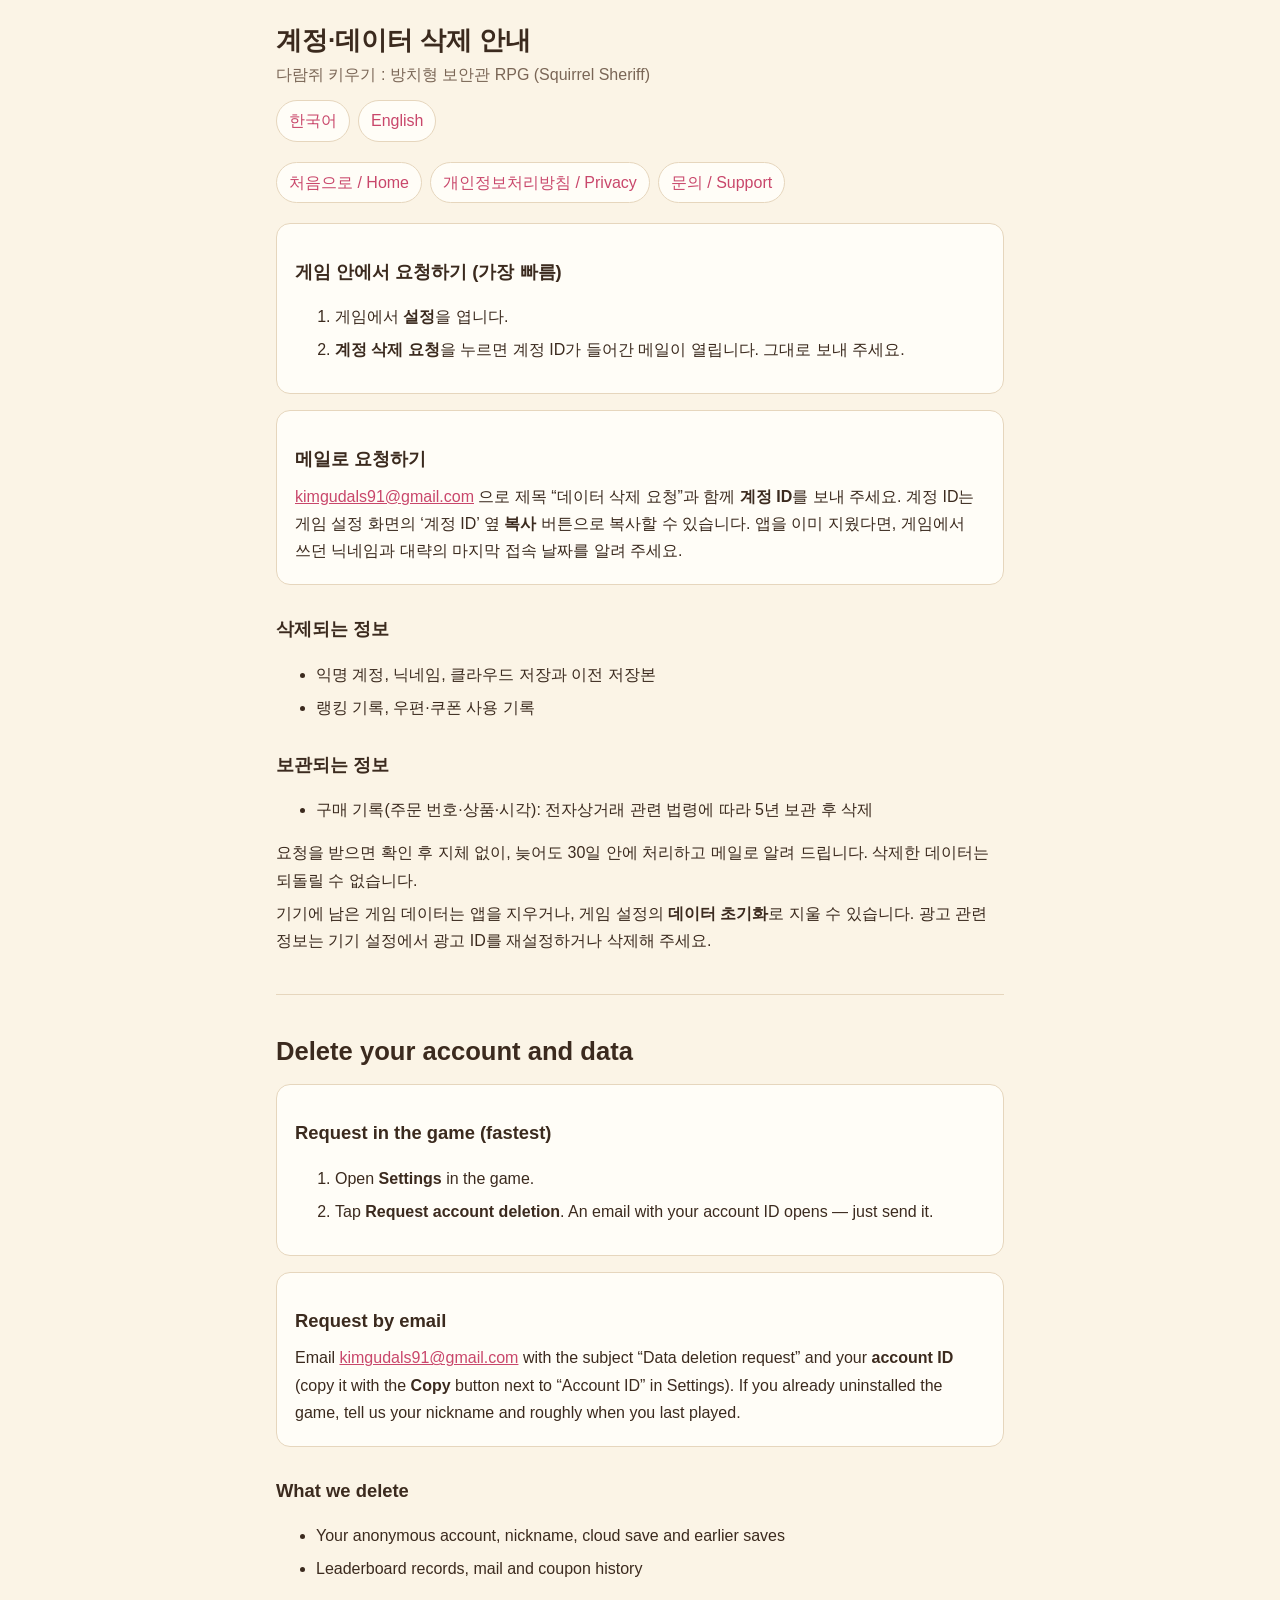
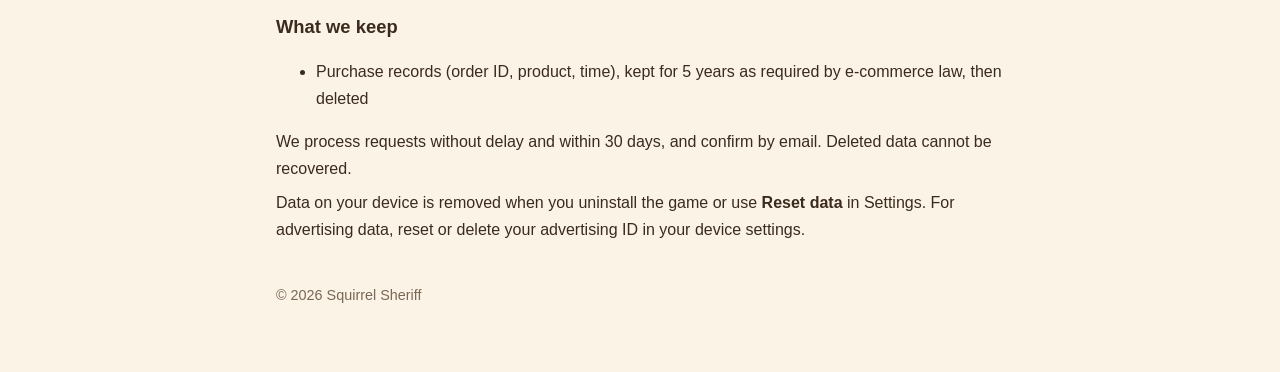
==== delete.html @ adb62f38 "개인정보처리방침·문의·데이터 삭제 안내 페이지 (한·영) Co-Authored-By: Claude Opus 5.5 <noreply@anthropic.com>" ====
<!doctype html>
<html lang="ko">
<head>
<meta charset="utf-8">
<meta name="viewport" content="width=device-width, initial-scale=1">
<title>계정·데이터 삭제 · Delete your data — 다람쥐 키우기</title>
<link rel="stylesheet" href="style.css">
</head>
<body>
<main>
<header>
  <h1>계정·데이터 삭제 안내</h1>
  <p class="sub">다람쥐 키우기 : 방치형 보안관 RPG (Squirrel Sheriff)</p>
  <div class="lang"><a href="#ko">한국어</a><a href="#en">English</a></div>
</header>
<nav class="nav"><a href="index.html">처음으로 / Home</a><a href="privacy.html">개인정보처리방침 / Privacy</a><a href="support.html">문의 / Support</a></nav>

<section id="ko">
<div class="card">
<h2>게임 안에서 요청하기 (가장 빠름)</h2>
<ol>
  <li>게임에서 <b>설정</b>을 엽니다.</li>
  <li><b>계정 삭제 요청</b>을 누르면 계정 ID가 들어간 메일이 열립니다. 그대로 보내 주세요.</li>
</ol>
</div>
<div class="card">
<h2>메일로 요청하기</h2>
<p><a href="mailto:kimgudals91@gmail.com?subject=%5BSquirrel%20Sheriff%5D%20%EB%8D%B0%EC%9D%B4%ED%84%B0%20%EC%82%AD%EC%A0%9C%20%EC%9A%94%EC%B2%AD">kimgudals91@gmail.com</a> 으로 제목 “데이터 삭제 요청”과 함께 <b>계정 ID</b>를 보내 주세요. 계정 ID는 게임 설정 화면의 ‘계정 ID’ 옆 <b>복사</b> 버튼으로 복사할 수 있습니다. 앱을 이미 지웠다면, 게임에서 쓰던 닉네임과 대략의 마지막 접속 날짜를 알려 주세요.</p>
</div>

<h2>삭제되는 정보</h2>
<ul>
  <li>익명 계정, 닉네임, 클라우드 저장과 이전 저장본</li>
  <li>랭킹 기록, 우편·쿠폰 사용 기록</li>
</ul>
<h2>보관되는 정보</h2>
<ul>
  <li>구매 기록(주문 번호·상품·시각): 전자상거래 관련 법령에 따라 5년 보관 후 삭제</li>
</ul>
<p>요청을 받으면 확인 후 지체 없이, 늦어도 30일 안에 처리하고 메일로 알려 드립니다. 삭제한 데이터는 되돌릴 수 없습니다.</p>
<p>기기에 남은 게임 데이터는 앱을 지우거나, 게임 설정의 <b>데이터 초기화</b>로 지울 수 있습니다. 광고 관련 정보는 기기 설정에서 광고 ID를 재설정하거나 삭제해 주세요.</p>
</section>

<hr style="margin:40px 0;border:0;border-top:1px solid var(--line)">

<section id="en" lang="en">
<h1>Delete your account and data</h1>
<div class="card">
<h2>Request in the game (fastest)</h2>
<ol>
  <li>Open <b>Settings</b> in the game.</li>
  <li>Tap <b>Request account deletion</b>. An email with your account ID opens — just send it.</li>
</ol>
</div>
<div class="card">
<h2>Request by email</h2>
<p>Email <a href="mailto:kimgudals91@gmail.com?subject=%5BSquirrel%20Sheriff%5D%20Data%20deletion%20request">kimgudals91@gmail.com</a> with the subject “Data deletion request” and your <b>account ID</b> (copy it with the <b>Copy</b> button next to “Account ID” in Settings). If you already uninstalled the game, tell us your nickname and roughly when you last played.</p>
</div>
<h2>What we delete</h2>
<ul>
  <li>Your anonymous account, nickname, cloud save and earlier saves</li>
  <li>Leaderboard records, mail and coupon history</li>
</ul>
<h2>What we keep</h2>
<ul>
  <li>Purchase records (order ID, product, time), kept for 5 years as required by e-commerce law, then deleted</li>
</ul>
<p>We process requests without delay and within 30 days, and confirm by email. Deleted data cannot be recovered.</p>
<p>Data on your device is removed when you uninstall the game or use <b>Reset data</b> in Settings. For advertising data, reset or delete your advertising ID in your device settings.</p>
</section>

<footer>© 2026 Squirrel Sheriff</footer>
</main>
</body>
</html>
---- style.css ----
:root {
  --bg: #fbf4e6;
  --card: #fffdf7;
  --ink: #3b2a1e;
  --muted: #7a6656;
  --accent: #c9476b;
  --line: #e6d6bd;
}
@media (prefers-color-scheme: dark) {
  :root {
    --bg: #1f1914;
    --card: #2a221b;
    --ink: #f3e8d8;
    --muted: #c2b2a0;
    --accent: #f08aa6;
    --line: #4a3d31;
  }
}
* { box-sizing: border-box; }
body {
  margin: 0;
  background: var(--bg);
  color: var(--ink);
  font: 16px/1.7 -apple-system, "Segoe UI", "Apple SD Gothic Neo", "Noto Sans KR", "Malgun Gothic", sans-serif;
}
main { max-width: 760px; margin: 0 auto; padding: 24px 16px 64px; }
header { margin-bottom: 20px; }
h1 { font-size: 1.6rem; line-height: 1.3; margin: 0 0 4px; }
h2 { font-size: 1.15rem; margin: 28px 0 8px; }
h3 { font-size: 1rem; margin: 18px 0 6px; }
p, li { margin: 6px 0; }
a { color: var(--accent); }
.sub { color: var(--muted); margin: 0; }
.lang { display: flex; gap: 8px; margin: 12px 0 0; flex-wrap: wrap; }
.lang a, .nav a {
  display: inline-block; padding: 6px 12px; border: 1px solid var(--line);
  border-radius: 999px; text-decoration: none; background: var(--card);
}
.card { background: var(--card); border: 1px solid var(--line); border-radius: 14px; padding: 4px 18px 14px; margin: 16px 0; }
table { width: 100%; border-collapse: collapse; margin: 8px 0; font-size: .95rem; }
th, td { text-align: left; vertical-align: top; padding: 8px; border-bottom: 1px solid var(--line); }
th { color: var(--muted); font-weight: 600; }
.nav { display: flex; gap: 8px; flex-wrap: wrap; margin: 8px 0 20px; }
footer { margin-top: 40px; color: var(--muted); font-size: .9rem; }
@media (max-width: 520px) {
  table, thead, tbody, tr, th, td { display: block; }
  thead { display: none; }
  td { border: 0; padding: 2px 0; }
  tr { border-bottom: 1px solid var(--line); padding: 8px 0; }
}
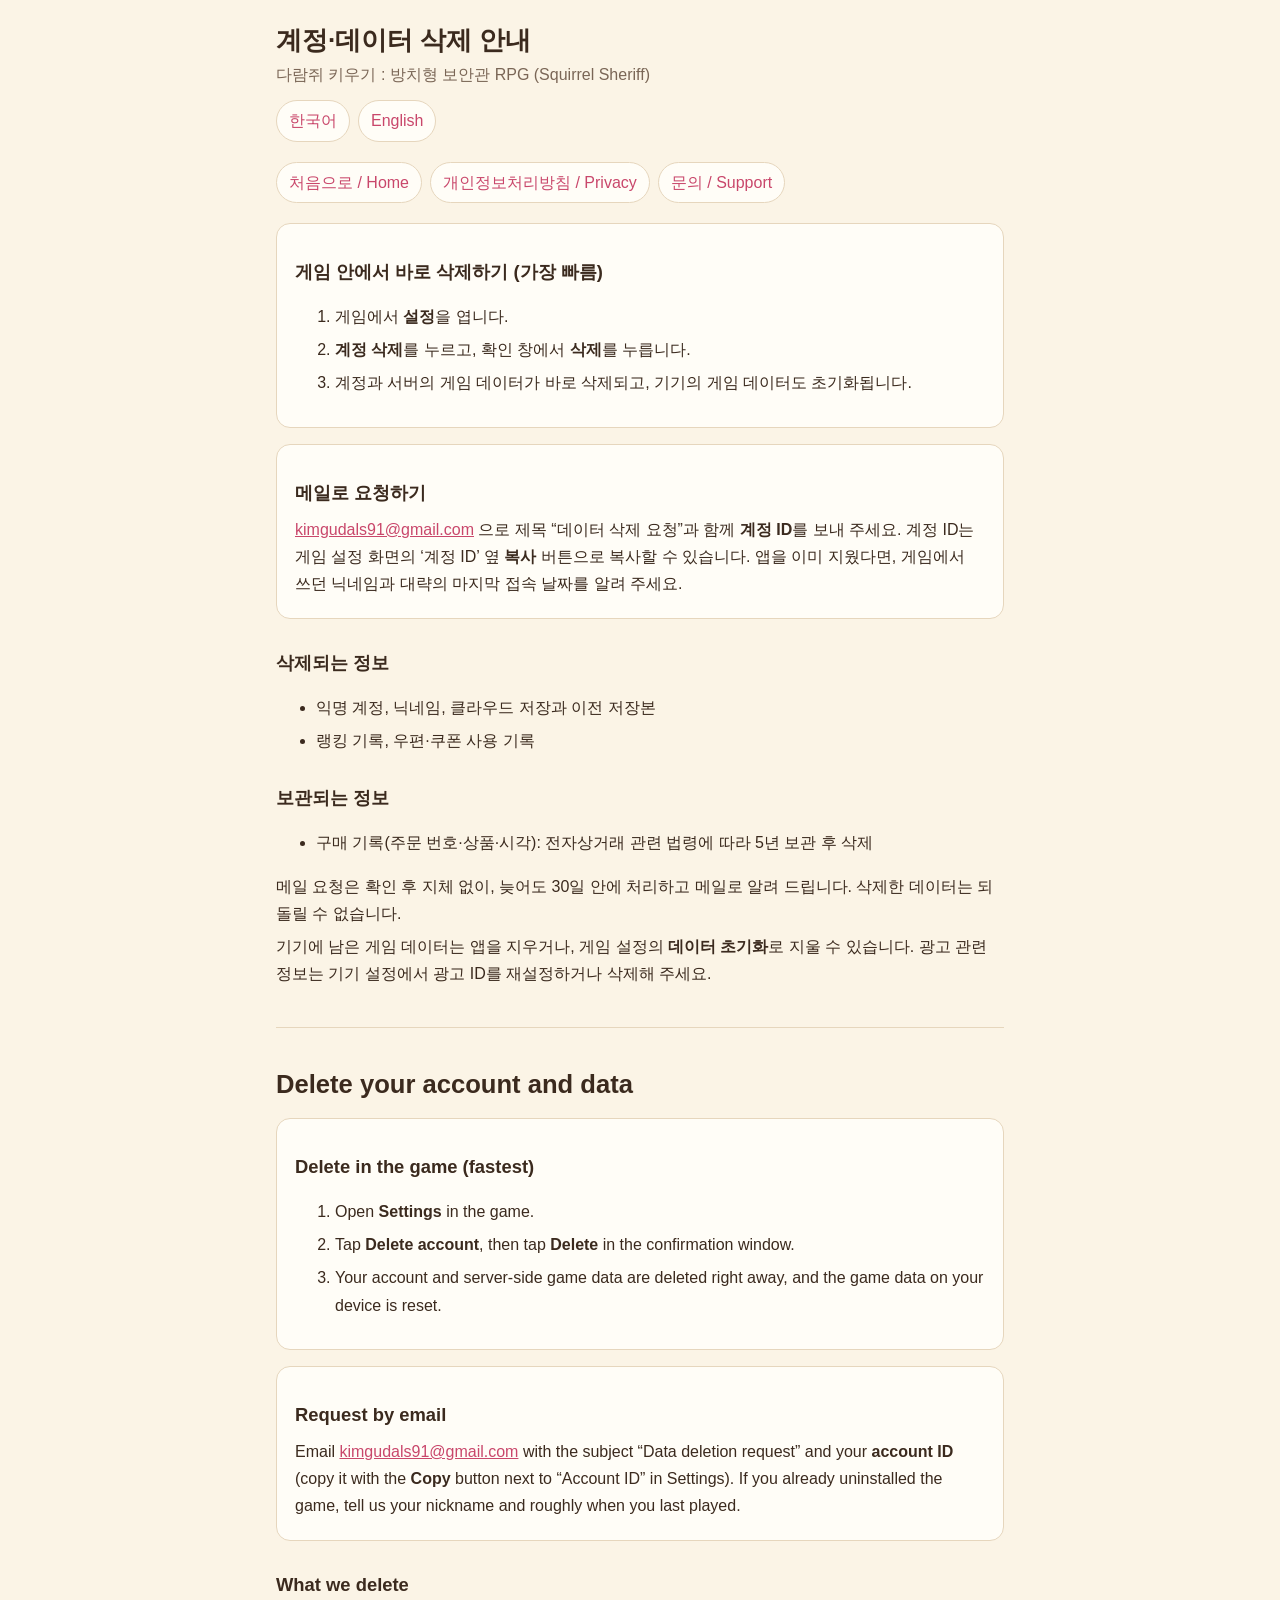
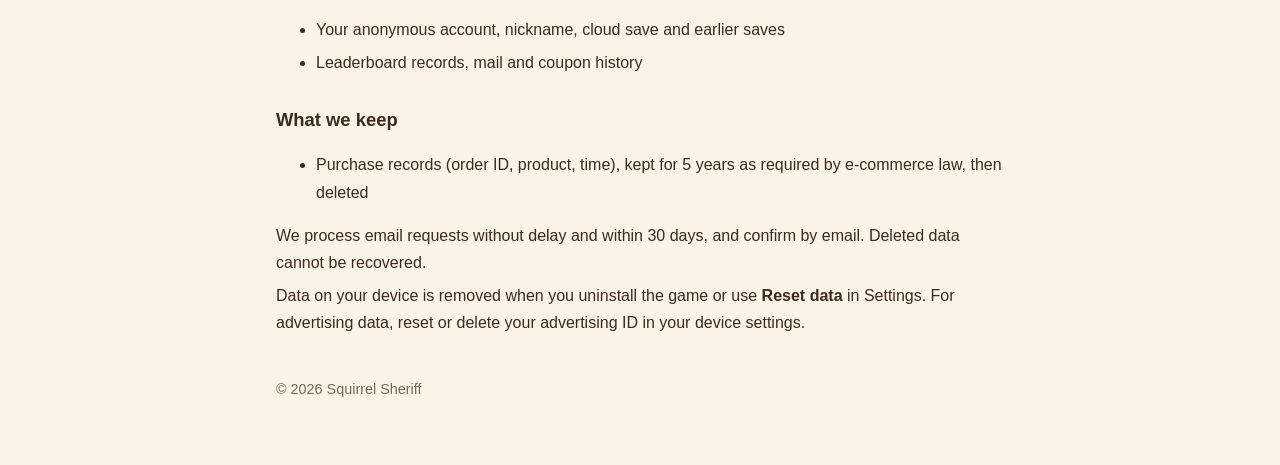
==== commit 53a7cda6: "계정 삭제: 게임 안에서 바로 삭제 안내 Co-Authored-By: Claude Opus 5.5 <noreply@anthropic.com>" ====
--- a/delete.html
+++ b/delete.html
@@ -17,10 +17,11 @@
 
 <section id="ko">
 <div class="card">
-<h2>게임 안에서 요청하기 (가장 빠름)</h2>
+<h2>게임 안에서 바로 삭제하기 (가장 빠름)</h2>
 <ol>
   <li>게임에서 <b>설정</b>을 엽니다.</li>
-  <li><b>계정 삭제 요청</b>을 누르면 계정 ID가 들어간 메일이 열립니다. 그대로 보내 주세요.</li>
+  <li><b>계정 삭제</b>를 누르고, 확인 창에서 <b>삭제</b>를 누릅니다.</li>
+  <li>계정과 서버의 게임 데이터가 바로 삭제되고, 기기의 게임 데이터도 초기화됩니다.</li>
 </ol>
 </div>
 <div class="card">
@@ -37,7 +38,7 @@
 <ul>
   <li>구매 기록(주문 번호·상품·시각): 전자상거래 관련 법령에 따라 5년 보관 후 삭제</li>
 </ul>
-<p>요청을 받으면 확인 후 지체 없이, 늦어도 30일 안에 처리하고 메일로 알려 드립니다. 삭제한 데이터는 되돌릴 수 없습니다.</p>
+<p>메일 요청은 확인 후 지체 없이, 늦어도 30일 안에 처리하고 메일로 알려 드립니다. 삭제한 데이터는 되돌릴 수 없습니다.</p>
 <p>기기에 남은 게임 데이터는 앱을 지우거나, 게임 설정의 <b>데이터 초기화</b>로 지울 수 있습니다. 광고 관련 정보는 기기 설정에서 광고 ID를 재설정하거나 삭제해 주세요.</p>
 </section>
 
@@ -46,10 +47,11 @@
 <section id="en" lang="en">
 <h1>Delete your account and data</h1>
 <div class="card">
-<h2>Request in the game (fastest)</h2>
+<h2>Delete in the game (fastest)</h2>
 <ol>
   <li>Open <b>Settings</b> in the game.</li>
-  <li>Tap <b>Request account deletion</b>. An email with your account ID opens — just send it.</li>
+  <li>Tap <b>Delete account</b>, then tap <b>Delete</b> in the confirmation window.</li>
+  <li>Your account and server-side game data are deleted right away, and the game data on your device is reset.</li>
 </ol>
 </div>
 <div class="card">
@@ -65,7 +67,7 @@
 <ul>
   <li>Purchase records (order ID, product, time), kept for 5 years as required by e-commerce law, then deleted</li>
 </ul>
-<p>We process requests without delay and within 30 days, and confirm by email. Deleted data cannot be recovered.</p>
+<p>We process email requests without delay and within 30 days, and confirm by email. Deleted data cannot be recovered.</p>
 <p>Data on your device is removed when you uninstall the game or use <b>Reset data</b> in Settings. For advertising data, reset or delete your advertising ID in your device settings.</p>
 </section>
 
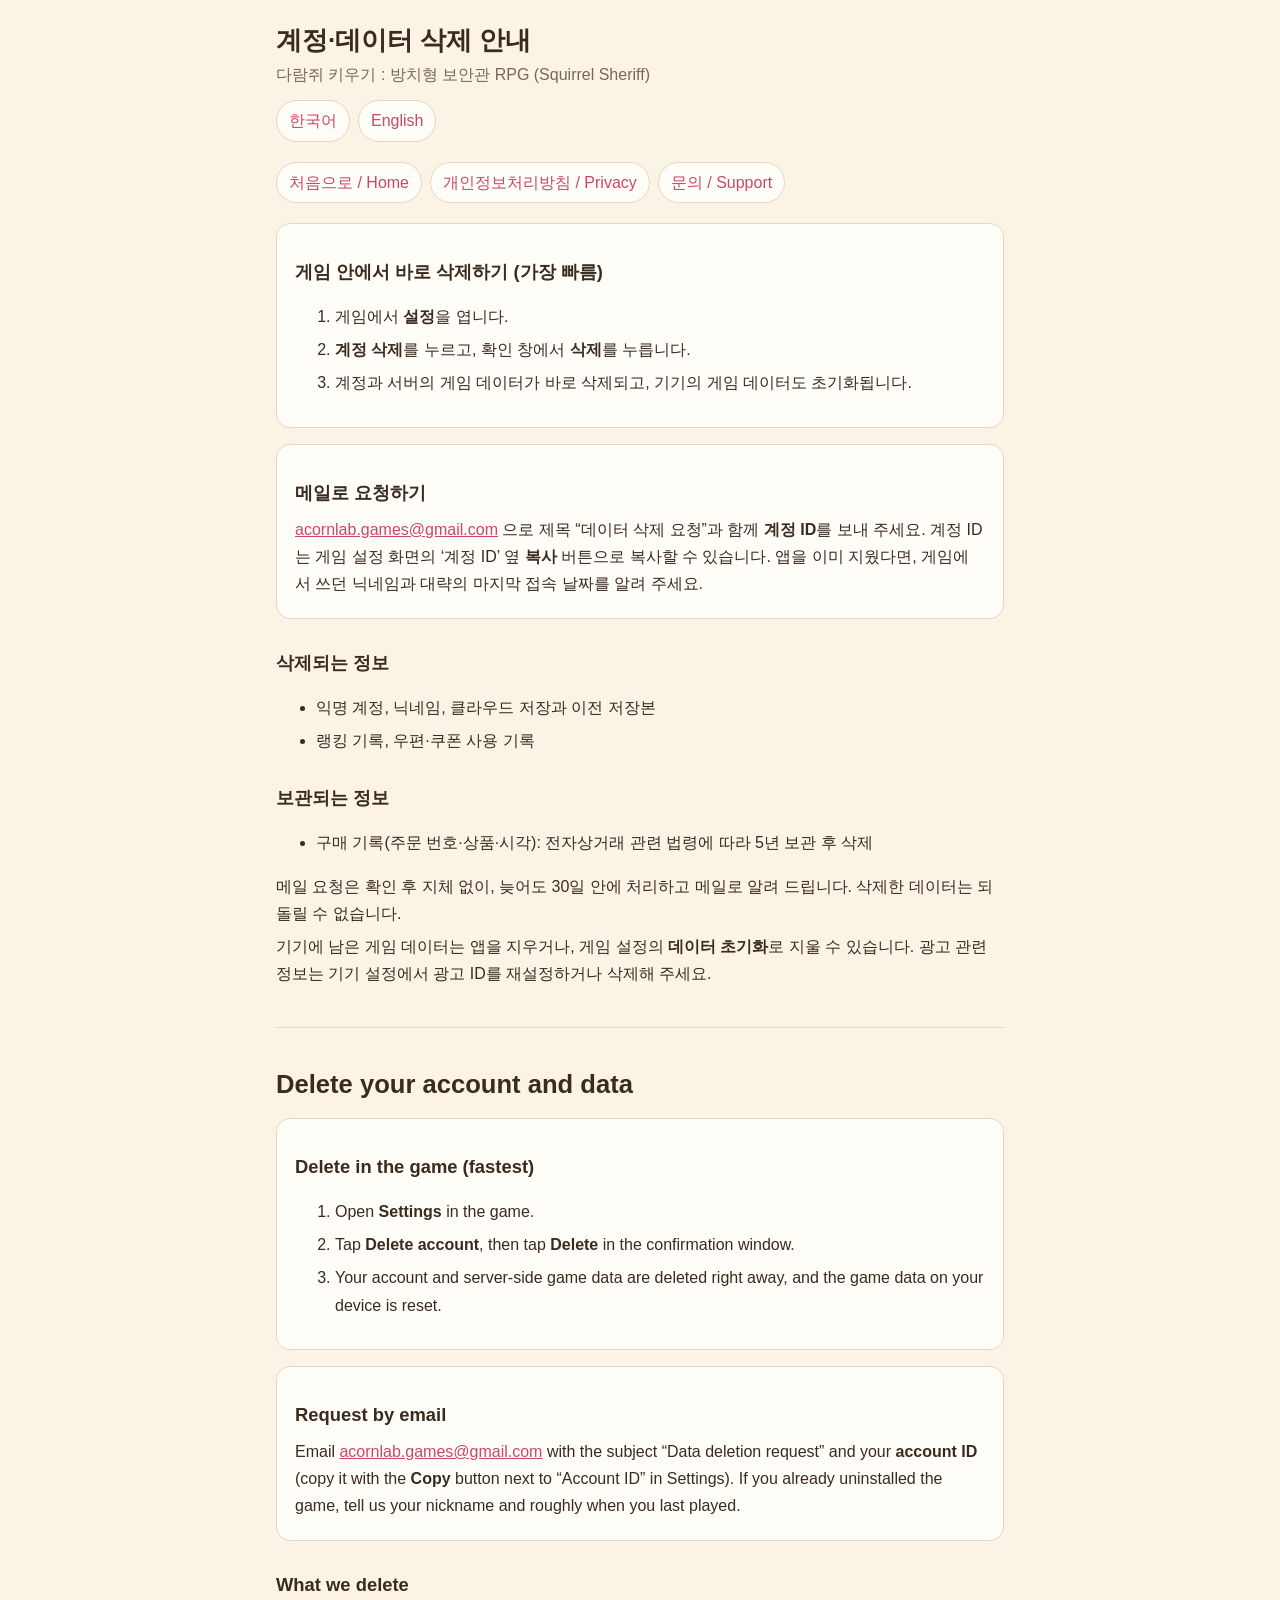
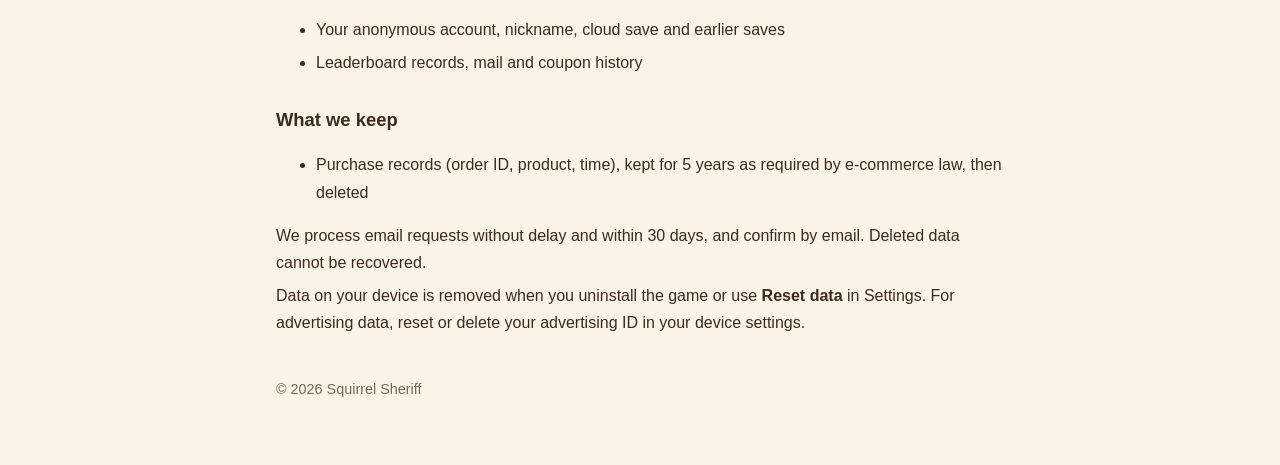
==== commit bbf9f8f7: "문의 메일을 acornlab.games@gmail.com 으로 Co-Authored-By: Claude Opus 5.5 <noreply@anthropic.com>" ====
--- a/delete.html
+++ b/delete.html
@@ -26,7 +26,7 @@
 </div>
 <div class="card">
 <h2>메일로 요청하기</h2>
-<p><a href="mailto:kimgudals91@gmail.com?subject=%5BSquirrel%20Sheriff%5D%20%EB%8D%B0%EC%9D%B4%ED%84%B0%20%EC%82%AD%EC%A0%9C%20%EC%9A%94%EC%B2%AD">kimgudals91@gmail.com</a> 으로 제목 “데이터 삭제 요청”과 함께 <b>계정 ID</b>를 보내 주세요. 계정 ID는 게임 설정 화면의 ‘계정 ID’ 옆 <b>복사</b> 버튼으로 복사할 수 있습니다. 앱을 이미 지웠다면, 게임에서 쓰던 닉네임과 대략의 마지막 접속 날짜를 알려 주세요.</p>
+<p><a href="mailto:acornlab.games@gmail.com?subject=%5BSquirrel%20Sheriff%5D%20%EB%8D%B0%EC%9D%B4%ED%84%B0%20%EC%82%AD%EC%A0%9C%20%EC%9A%94%EC%B2%AD">acornlab.games@gmail.com</a> 으로 제목 “데이터 삭제 요청”과 함께 <b>계정 ID</b>를 보내 주세요. 계정 ID는 게임 설정 화면의 ‘계정 ID’ 옆 <b>복사</b> 버튼으로 복사할 수 있습니다. 앱을 이미 지웠다면, 게임에서 쓰던 닉네임과 대략의 마지막 접속 날짜를 알려 주세요.</p>
 </div>
 
 <h2>삭제되는 정보</h2>
@@ -56,7 +56,7 @@
 </div>
 <div class="card">
 <h2>Request by email</h2>
-<p>Email <a href="mailto:kimgudals91@gmail.com?subject=%5BSquirrel%20Sheriff%5D%20Data%20deletion%20request">kimgudals91@gmail.com</a> with the subject “Data deletion request” and your <b>account ID</b> (copy it with the <b>Copy</b> button next to “Account ID” in Settings). If you already uninstalled the game, tell us your nickname and roughly when you last played.</p>
+<p>Email <a href="mailto:acornlab.games@gmail.com?subject=%5BSquirrel%20Sheriff%5D%20Data%20deletion%20request">acornlab.games@gmail.com</a> with the subject “Data deletion request” and your <b>account ID</b> (copy it with the <b>Copy</b> button next to “Account ID” in Settings). If you already uninstalled the game, tell us your nickname and roughly when you last played.</p>
 </div>
 <h2>What we delete</h2>
 <ul>
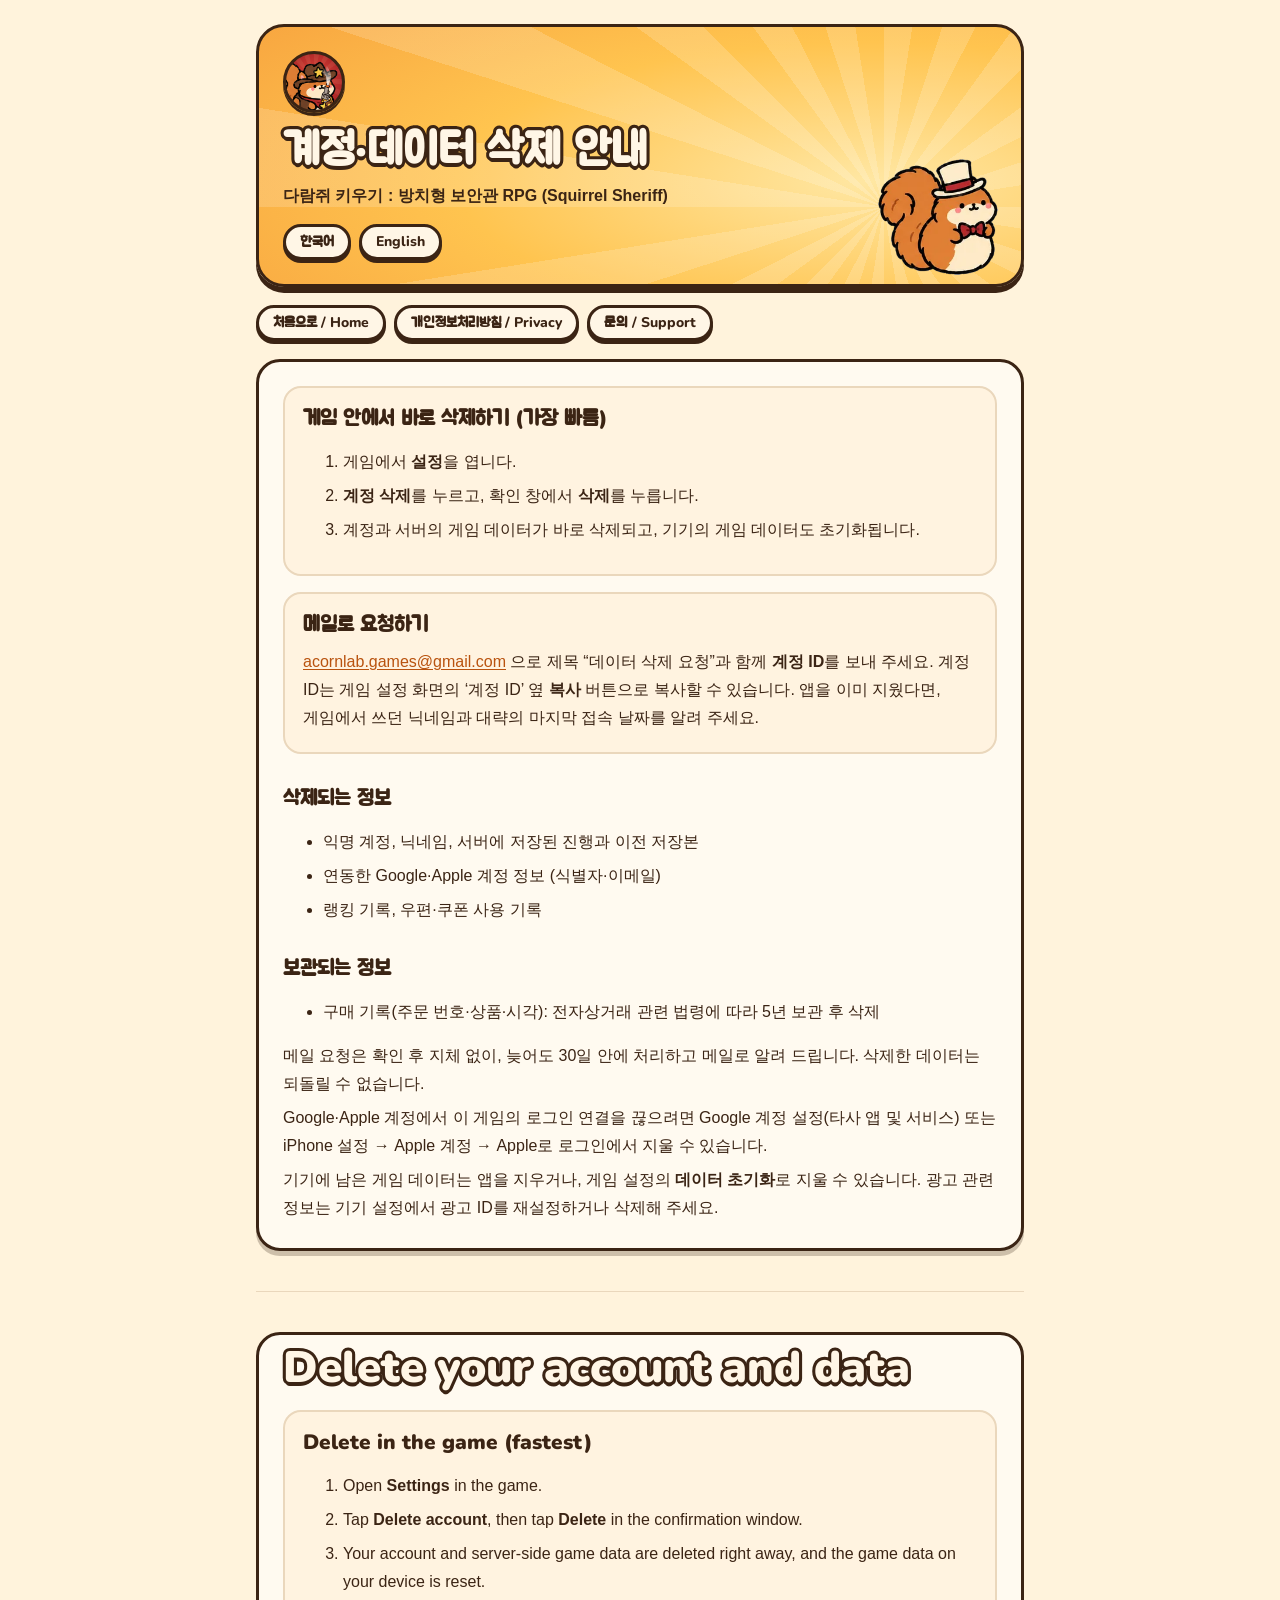
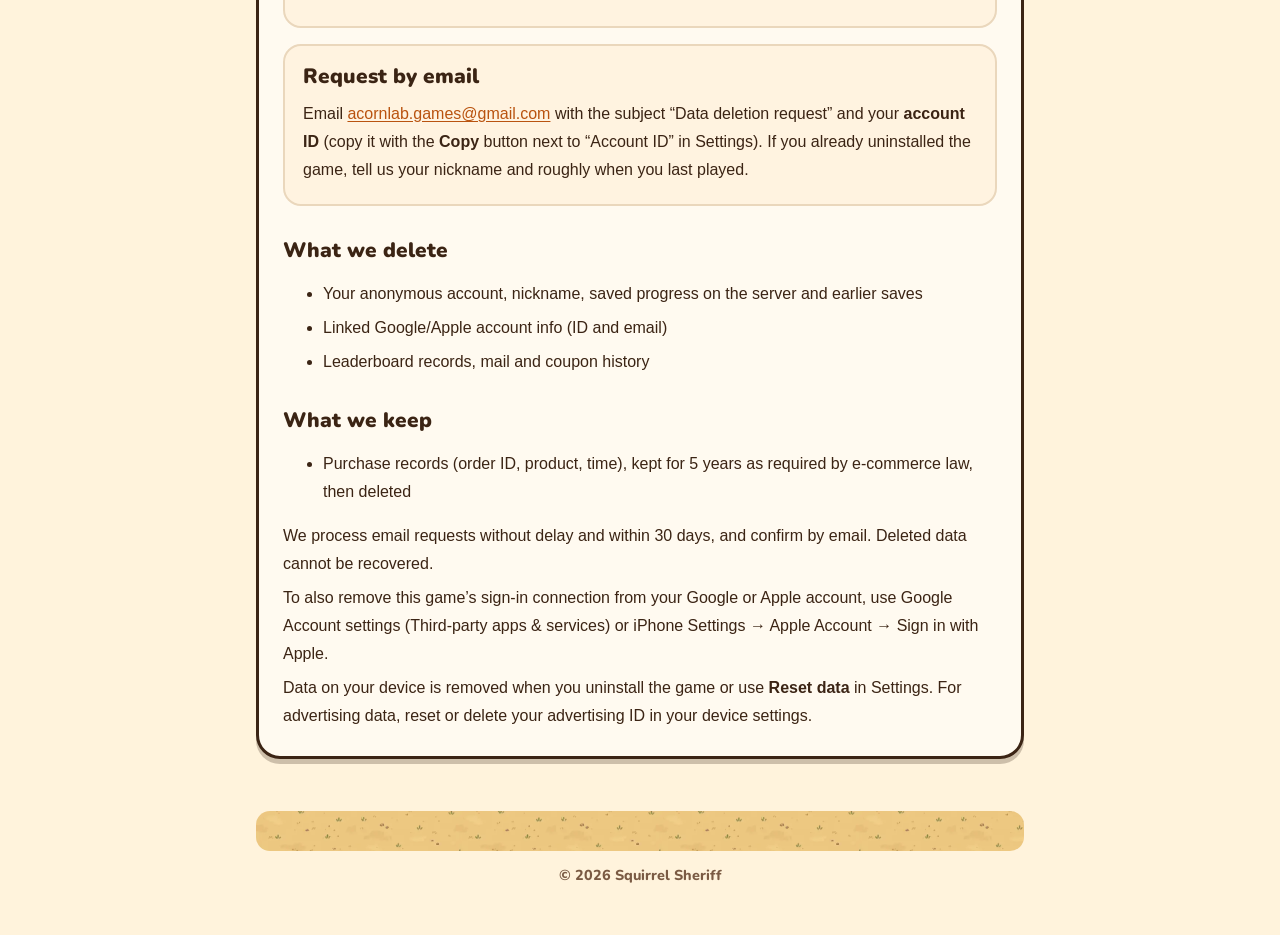
==== commit 0dc163be: "Google·Apple 계정 연동: 처리하는 정보·위탁(로그인)·삭제 항목 추가, 자주 묻는 질문(기기 변경·이미 연동된 계정) 최신화, 클라우드 버튼 설명 제거 Co-Author" ====
--- a/delete.html
+++ b/delete.html
@@ -31,7 +31,8 @@
 
 <h2>삭제되는 정보</h2>
 <ul>
-  <li>익명 계정, 닉네임, 클라우드 저장과 이전 저장본</li>
+  <li>익명 계정, 닉네임, 서버에 저장된 진행과 이전 저장본</li>
+  <li>연동한 Google·Apple 계정 정보 (식별자·이메일)</li>
   <li>랭킹 기록, 우편·쿠폰 사용 기록</li>
 </ul>
 <h2>보관되는 정보</h2>
@@ -39,6 +40,7 @@
   <li>구매 기록(주문 번호·상품·시각): 전자상거래 관련 법령에 따라 5년 보관 후 삭제</li>
 </ul>
 <p>메일 요청은 확인 후 지체 없이, 늦어도 30일 안에 처리하고 메일로 알려 드립니다. 삭제한 데이터는 되돌릴 수 없습니다.</p>
+<p>Google·Apple 계정에서 이 게임의 로그인 연결을 끊으려면 Google 계정 설정(타사 앱 및 서비스) 또는 iPhone 설정 → Apple 계정 → Apple로 로그인에서 지울 수 있습니다.</p>
 <p>기기에 남은 게임 데이터는 앱을 지우거나, 게임 설정의 <b>데이터 초기화</b>로 지울 수 있습니다. 광고 관련 정보는 기기 설정에서 광고 ID를 재설정하거나 삭제해 주세요.</p>
 </section>
 
@@ -60,7 +62,8 @@
 </div>
 <h2>What we delete</h2>
 <ul>
-  <li>Your anonymous account, nickname, cloud save and earlier saves</li>
+  <li>Your anonymous account, nickname, saved progress on the server and earlier saves</li>
+  <li>Linked Google/Apple account info (ID and email)</li>
   <li>Leaderboard records, mail and coupon history</li>
 </ul>
 <h2>What we keep</h2>
@@ -68,6 +71,7 @@
   <li>Purchase records (order ID, product, time), kept for 5 years as required by e-commerce law, then deleted</li>
 </ul>
 <p>We process email requests without delay and within 30 days, and confirm by email. Deleted data cannot be recovered.</p>
+<p>To also remove this game’s sign-in connection from your Google or Apple account, use Google Account settings (Third-party apps &amp; services) or iPhone Settings → Apple Account → Sign in with Apple.</p>
 <p>Data on your device is removed when you uninstall the game or use <b>Reset data</b> in Settings. For advertising data, reset or delete your advertising ID in your device settings.</p>
 </section>
 
--- a/style.css
+++ b/style.css
@@ -1,50 +1,131 @@
+/* Same look as the official site (acornlab.app): cream paper, brown outlines, orange sunburst header. */
+@import url("https://fonts.googleapis.com/css2?family=Jua&family=Nunito:wght@800;900&display=swap");
 :root {
-  --bg: #fbf4e6;
-  --card: #fffdf7;
-  --ink: #3b2a1e;
-  --muted: #7a6656;
-  --accent: #c9476b;
-  --line: #e6d6bd;
-}
-@media (prefers-color-scheme: dark) {
-  :root {
-    --bg: #1f1914;
-    --card: #2a221b;
-    --ink: #f3e8d8;
-    --muted: #c2b2a0;
-    --accent: #f08aa6;
-    --line: #4a3d31;
-  }
+  --bg: #fff3dc;
+  --card: #fffaf0;
+  --ink: #3b2414;
+  --muted: #7a5a43;
+  --accent: #b9530f;
+  --line: #ead7bc;
+  --sun: #ffc94a;
+  --cream: #fff6e6;
+  --display: "Nunito", "Jua", system-ui, sans-serif;
+  color-scheme: light;
 }
 * { box-sizing: border-box; }
 body {
   margin: 0;
   background: var(--bg);
   color: var(--ink);
-  font: 16px/1.7 -apple-system, "Segoe UI", "Apple SD Gothic Neo", "Noto Sans KR", "Malgun Gothic", sans-serif;
+  font: 16px/1.75 -apple-system, "Segoe UI", "Apple SD Gothic Neo", "Noto Sans KR", "Malgun Gothic", sans-serif;
+  word-break: keep-all;
+  overflow-wrap: anywhere;
 }
-main { max-width: 760px; margin: 0 auto; padding: 24px 16px 64px; }
-header { margin-bottom: 20px; }
-h1 { font-size: 1.6rem; line-height: 1.3; margin: 0 0 4px; }
-h2 { font-size: 1.15rem; margin: 28px 0 8px; }
-h3 { font-size: 1rem; margin: 18px 0 6px; }
+:lang(en) { word-break: normal; }
+main { max-width: 800px; margin: 0 auto; padding: 24px 16px 48px; }
+a { color: var(--accent); text-underline-offset: 2px; }
+a:hover { color: var(--ink); }
+:focus-visible { outline: 3px solid var(--sun); outline-offset: 2px; }
+
+/* ---------- header banner ---------- */
+header {
+  position: relative; overflow: hidden; isolation: isolate;
+  margin-bottom: 18px; padding: 24px 170px 24px 24px;
+  border: 3px solid var(--ink); border-radius: 28px;
+  box-shadow: 0 6px 0 var(--ink);
+  background:
+    repeating-conic-gradient(from 0deg at 82% 70%, rgba(255, 255, 255, .17) 0 9deg, transparent 9deg 18deg),
+    radial-gradient(120% 120% at 80% 60%, #ffe7a3 0%, #ffc44f 45%, #f59a3a 100%);
+}
+header::before {
+  content: ""; display: block; width: 56px; height: 56px; margin-bottom: 12px;
+  background: url(img/icon.png) center / cover; border-radius: 50%;
+  border: 3px solid var(--ink); box-shadow: 0 3px 0 var(--ink);
+}
+header::after {
+  content: ""; position: absolute; right: 8px; bottom: -6px; z-index: -1;
+  width: 150px; height: 150px;
+  background: url(img/squirrel.webp) center bottom / contain no-repeat;
+}
+h1 {
+  margin: 0 0 6px;
+  font: 900 clamp(30px, 6vw, 44px) / 1.15 var(--display);
+  color: var(--cream);
+  -webkit-text-stroke: .14em var(--ink); paint-order: stroke fill;
+  text-shadow: 0 .08em 0 var(--ink);
+}
+.sub { margin: 0; color: var(--ink); font-weight: 700; }
+h2 { font: 900 1.3rem / 1.35 var(--display); margin: 30px 0 10px; }
+h3 { font: 800 1.05rem / 1.4 var(--display); margin: 20px 0 6px; }
 p, li { margin: 6px 0; }
-a { color: var(--accent); }
-.sub { color: var(--muted); margin: 0; }
-.lang { display: flex; gap: 8px; margin: 12px 0 0; flex-wrap: wrap; }
+b, strong { font-weight: 800; }
+
+/* ---------- pill buttons (language + page nav) ---------- */
+.lang, .nav { display: flex; flex-wrap: wrap; gap: 8px; }
+.lang { margin: 14px 0 0; }
+.nav { margin: 0 0 18px; }
 .lang a, .nav a {
-  display: inline-block; padding: 6px 12px; border: 1px solid var(--line);
-  border-radius: 999px; text-decoration: none; background: var(--card);
+  display: inline-block; padding: 6px 14px; text-decoration: none;
+  background: var(--cream); color: var(--ink);
+  border: 3px solid var(--ink); border-radius: 999px; box-shadow: 0 3px 0 var(--ink);
+  font: 800 14px / 1.3 var(--display);
+  transition: transform .15s ease, box-shadow .15s ease;
 }
-.card { background: var(--card); border: 1px solid var(--line); border-radius: 14px; padding: 4px 18px 14px; margin: 16px 0; }
-table { width: 100%; border-collapse: collapse; margin: 8px 0; font-size: .95rem; }
-th, td { text-align: left; vertical-align: top; padding: 8px; border-bottom: 1px solid var(--line); }
-th { color: var(--muted); font-weight: 600; }
-.nav { display: flex; gap: 8px; flex-wrap: wrap; margin: 8px 0 20px; }
-footer { margin-top: 40px; color: var(--muted); font-size: .9rem; }
+.lang a:hover, .nav a:hover { transform: translateY(-2px); box-shadow: 0 5px 0 var(--ink); }
+.lang a:active, .nav a:active { transform: translateY(2px); box-shadow: 0 1px 0 var(--ink); }
+
+/* ---------- paper: each language section (and loose cards) ---------- */
+main > section, main > .card {
+  background: var(--card);
+  border: 3px solid var(--ink); border-radius: 24px;
+  box-shadow: 0 5px 0 rgba(59, 36, 20, .25);
+  padding: 8px 24px 20px; margin: 0 0 22px;
+}
+main > section > h2:first-child, main > section > .card:first-child > h2:first-child, main > .card > h2:first-child { margin-top: 14px; }
+/* cards inside a section: lighter boxes */
+section .card {
+  background: #fff3e0; border: 2px solid var(--line); border-radius: 18px;
+  padding: 2px 18px 14px; margin: 16px 0;
+}
+section .card h2 { margin-top: 14px; }
+
+/* ---------- tables ---------- */
+table {
+  width: 100%; border-collapse: separate; border-spacing: 0; margin: 10px 0 14px;
+  font-size: .95rem; border: 2px solid var(--line); border-radius: 14px; overflow: hidden;
+}
+th, td { text-align: left; vertical-align: top; padding: 9px 12px; border-bottom: 1px solid var(--line); }
+tr:last-child td { border-bottom: 0; }
+th { background: #ffe9c2; color: var(--ink); font-weight: 800; }
+tbody tr:nth-child(even) td { background: #fff6e8; }
+
+/* ---------- footer ---------- */
+footer {
+  margin-top: 30px; padding: 22px 16px 0; text-align: center;
+  color: var(--muted); font: 800 .9rem / 1.5 var(--display);
+}
+footer::before {
+  content: ""; display: block; height: 40px; margin: 0 -16px 14px;
+  background: url(img/ground.webp) 0 0 / 200px auto repeat-x;
+  border-radius: 14px; opacity: .9;
+}
+
+/* ---------- mobile ---------- */
 @media (max-width: 520px) {
+  header { padding: 20px 18px 20px; border-radius: 22px; }
+  header::after { width: 96px; height: 96px; right: 2px; bottom: auto; top: 8px; }
+  main > section, main > .card { padding: 4px 16px 16px; border-radius: 20px; }
+  section .card { padding: 2px 14px 12px; }
   table, thead, tbody, tr, th, td { display: block; }
+  table { border-radius: 12px; }
   thead { display: none; }
-  td { border: 0; padding: 2px 0; }
-  tr { border-bottom: 1px solid var(--line); padding: 8px 0; }
+  td { border: 0; padding: 2px 12px; background: transparent !important; }
+  td:first-child { font-weight: 800; padding-top: 10px; }
+  td:last-child { padding-bottom: 10px; }
+  tr { border-bottom: 1px solid var(--line); }
+  tbody tr:nth-child(even) { background: #fff6e8; }
+  tr:last-child { border-bottom: 0; }
 }
+@media (prefers-reduced-motion: reduce) {
+  .lang a, .nav a { transition: none; }
+}
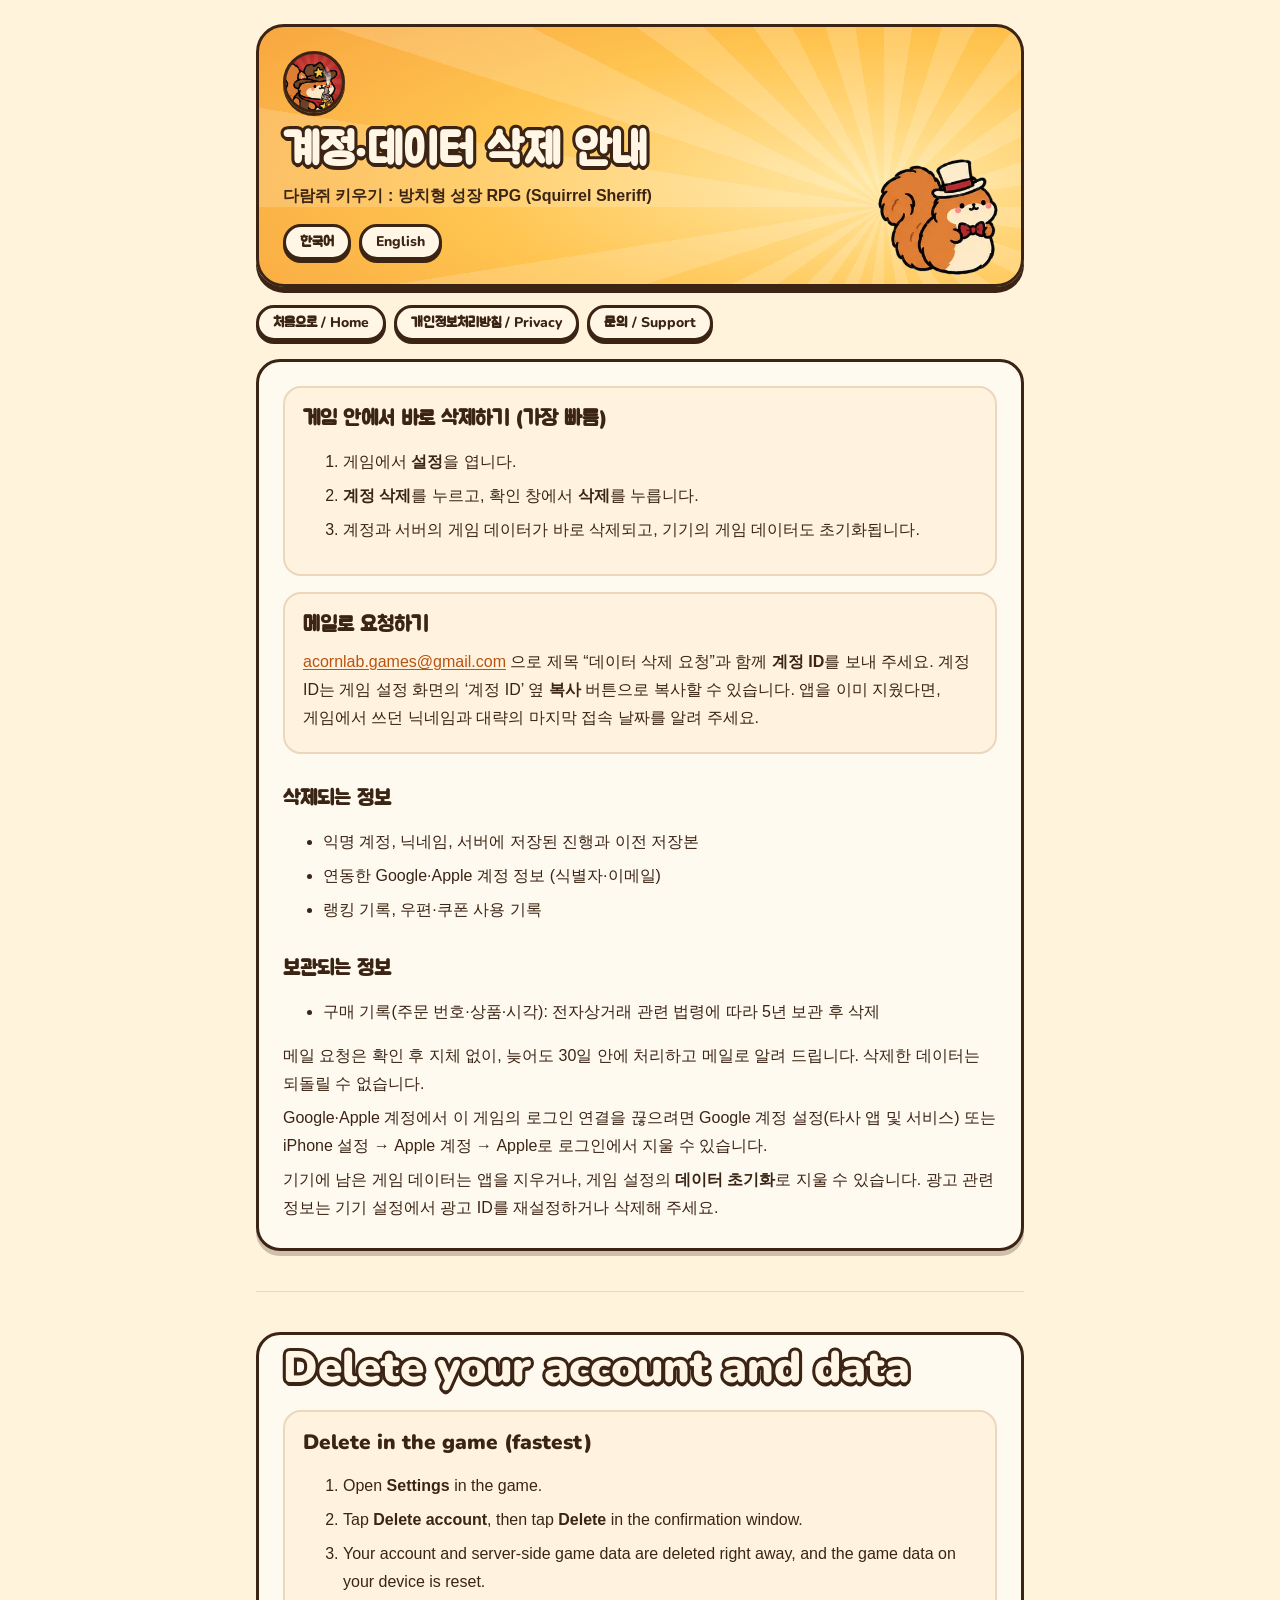
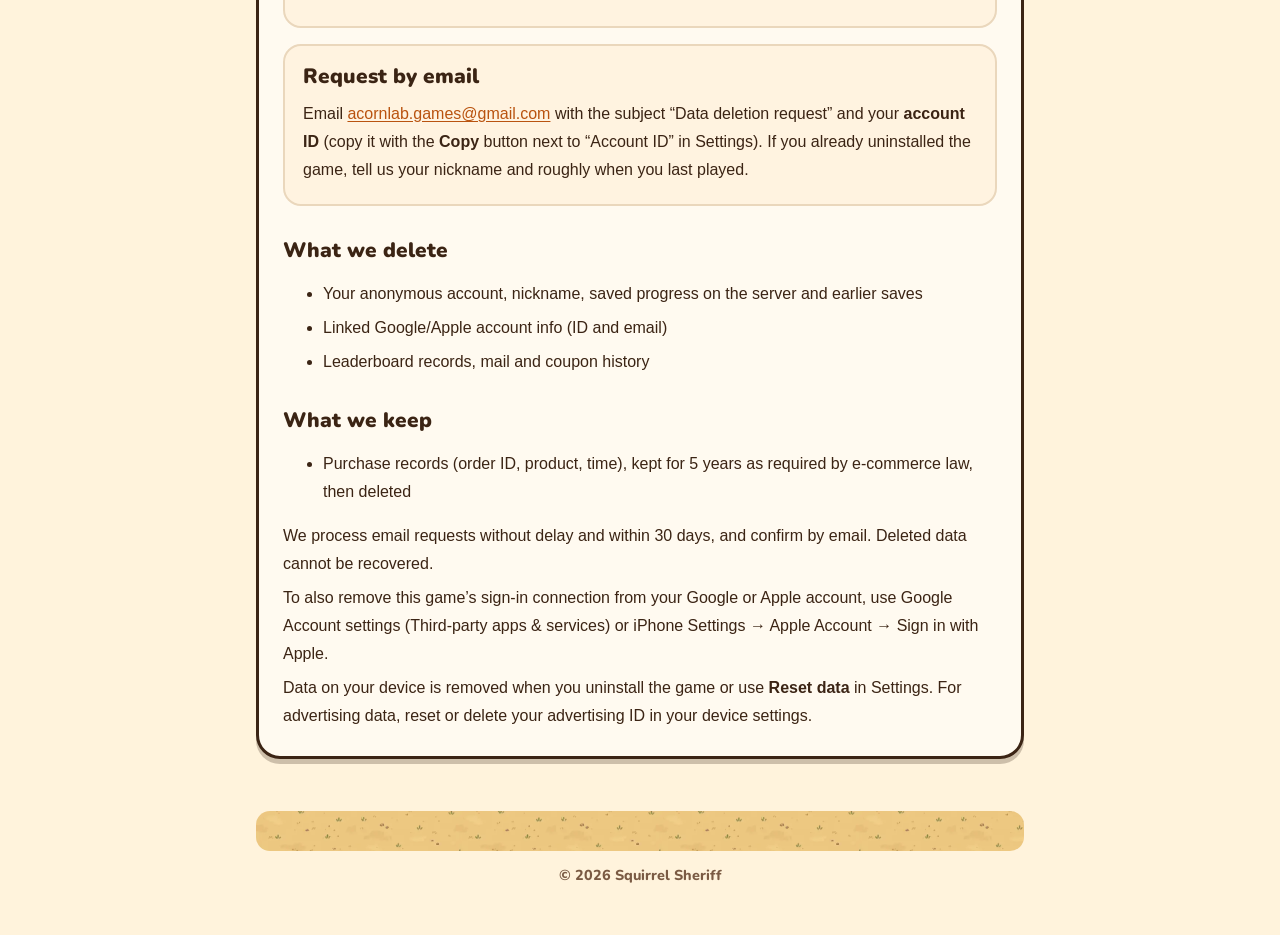
==== commit eaf10424: "Game name: 다람쥐 키우기 : 방치형 성장 RPG Co-Authored-By: Claude Opus 5.5 <noreply@anthropic.com>" ====
--- a/delete.html
+++ b/delete.html
@@ -10,7 +10,7 @@
 <main>
 <header>
   <h1>계정·데이터 삭제 안내</h1>
-  <p class="sub">다람쥐 키우기 : 방치형 보안관 RPG (Squirrel Sheriff)</p>
+  <p class="sub">다람쥐 키우기 : 방치형 성장 RPG (Squirrel Sheriff)</p>
   <div class="lang"><a href="#ko">한국어</a><a href="#en">English</a></div>
 </header>
 <nav class="nav"><a href="index.html">처음으로 / Home</a><a href="privacy.html">개인정보처리방침 / Privacy</a><a href="support.html">문의 / Support</a></nav>
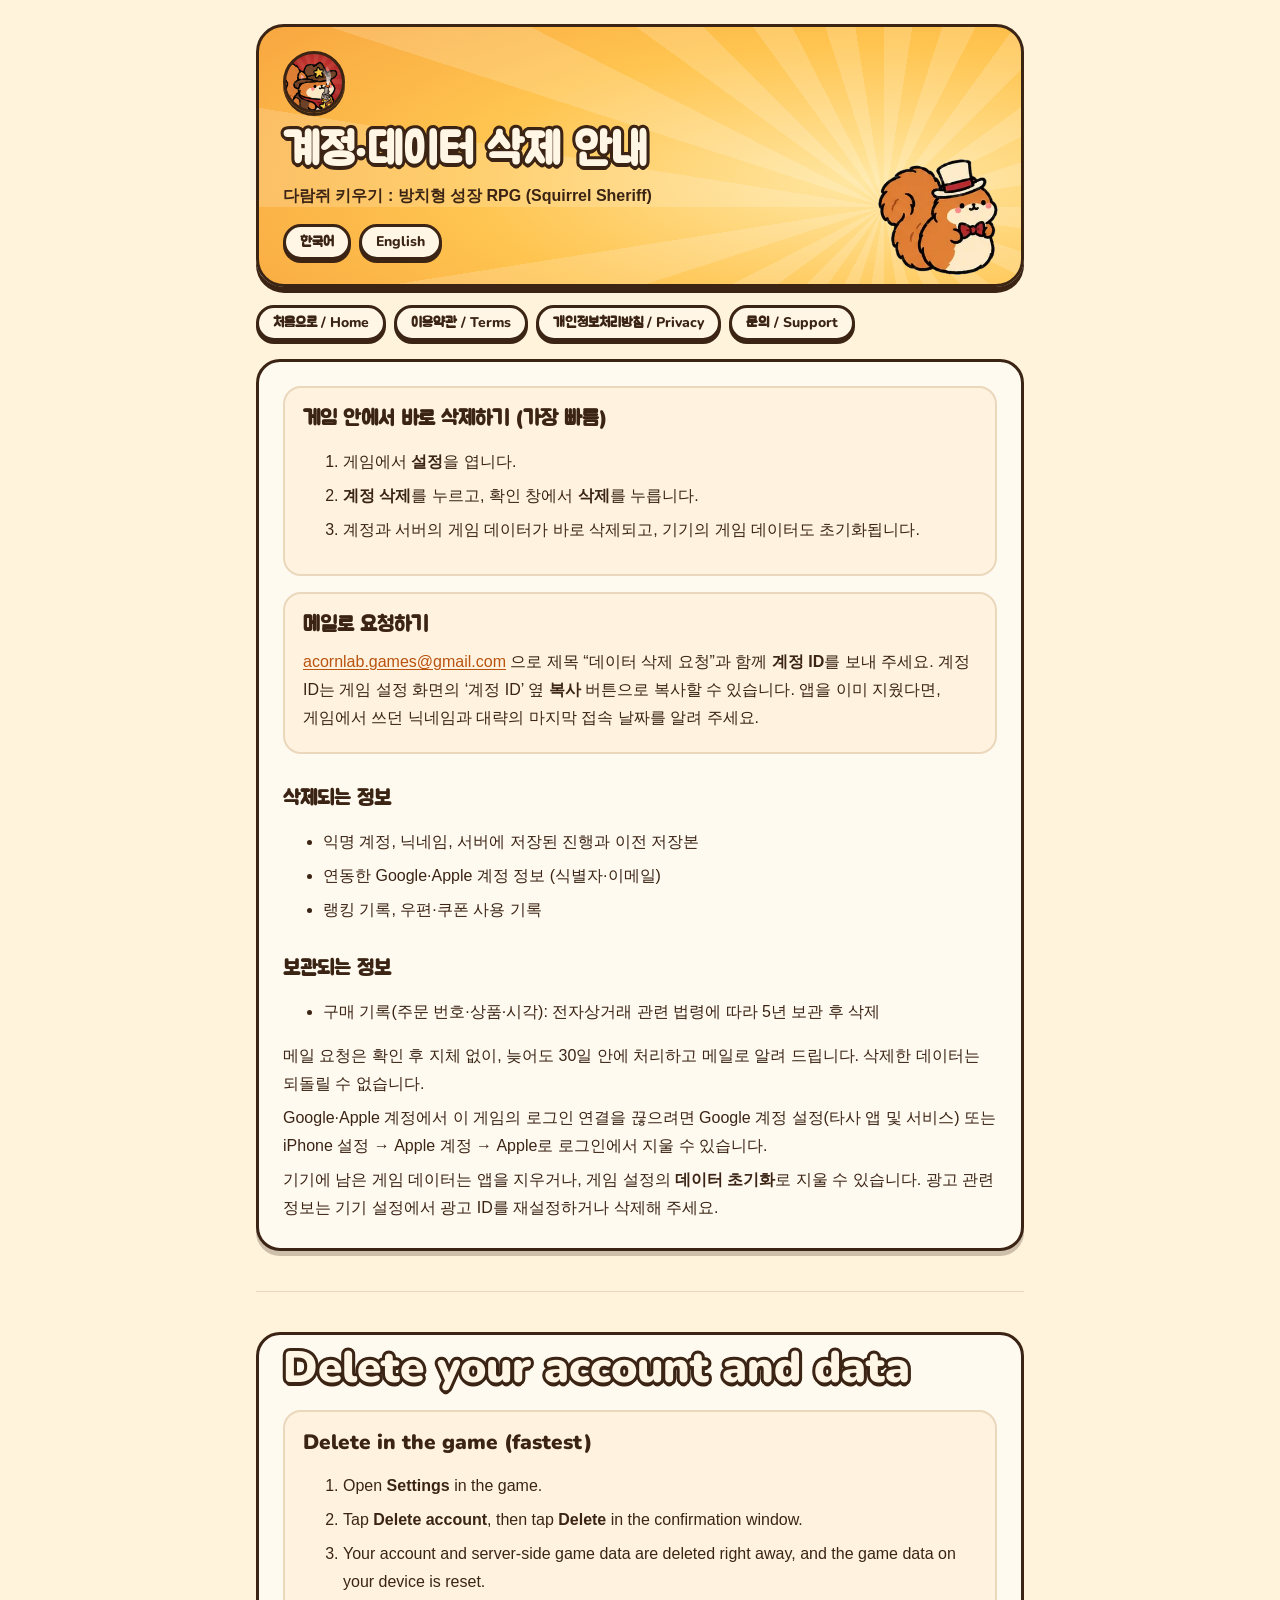
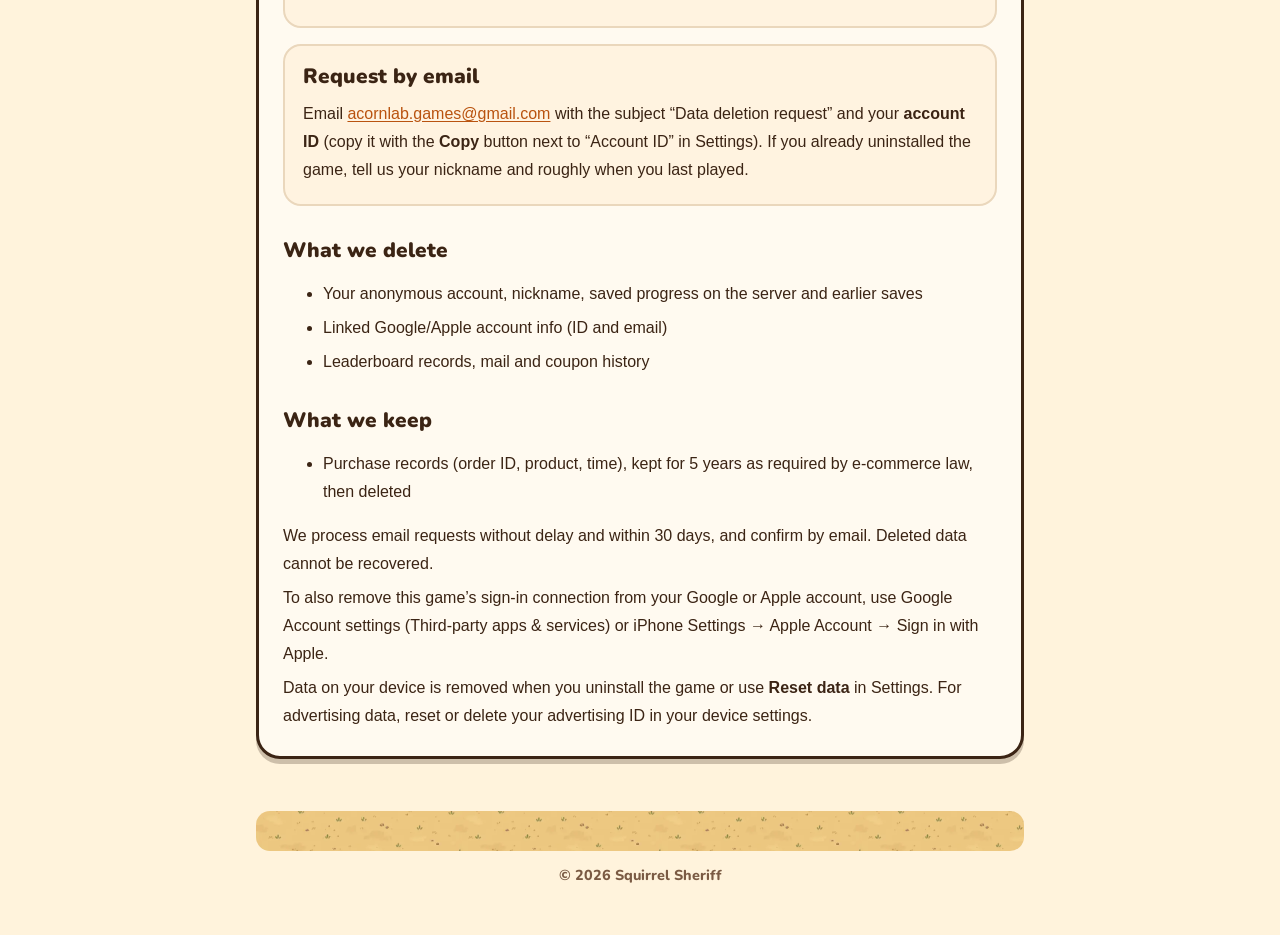
==== commit 553bccf0: "이용약관 페이지 추가 (한국어·영어) + 안내 페이지 메뉴에 이용약관 링크 Play 판매자 상태 선언 때 앱마다 묻는 서비스 약관 링크용. (사용자 11-05 '판매자 상태선언나온" ====
--- a/delete.html
+++ b/delete.html
@@ -13,7 +13,7 @@
   <p class="sub">다람쥐 키우기 : 방치형 성장 RPG (Squirrel Sheriff)</p>
   <div class="lang"><a href="#ko">한국어</a><a href="#en">English</a></div>
 </header>
-<nav class="nav"><a href="index.html">처음으로 / Home</a><a href="privacy.html">개인정보처리방침 / Privacy</a><a href="support.html">문의 / Support</a></nav>
+<nav class="nav"><a href="index.html">처음으로 / Home</a><a href="terms.html">이용약관 / Terms</a><a href="privacy.html">개인정보처리방침 / Privacy</a><a href="support.html">문의 / Support</a></nav>
 
 <section id="ko">
 <div class="card">
